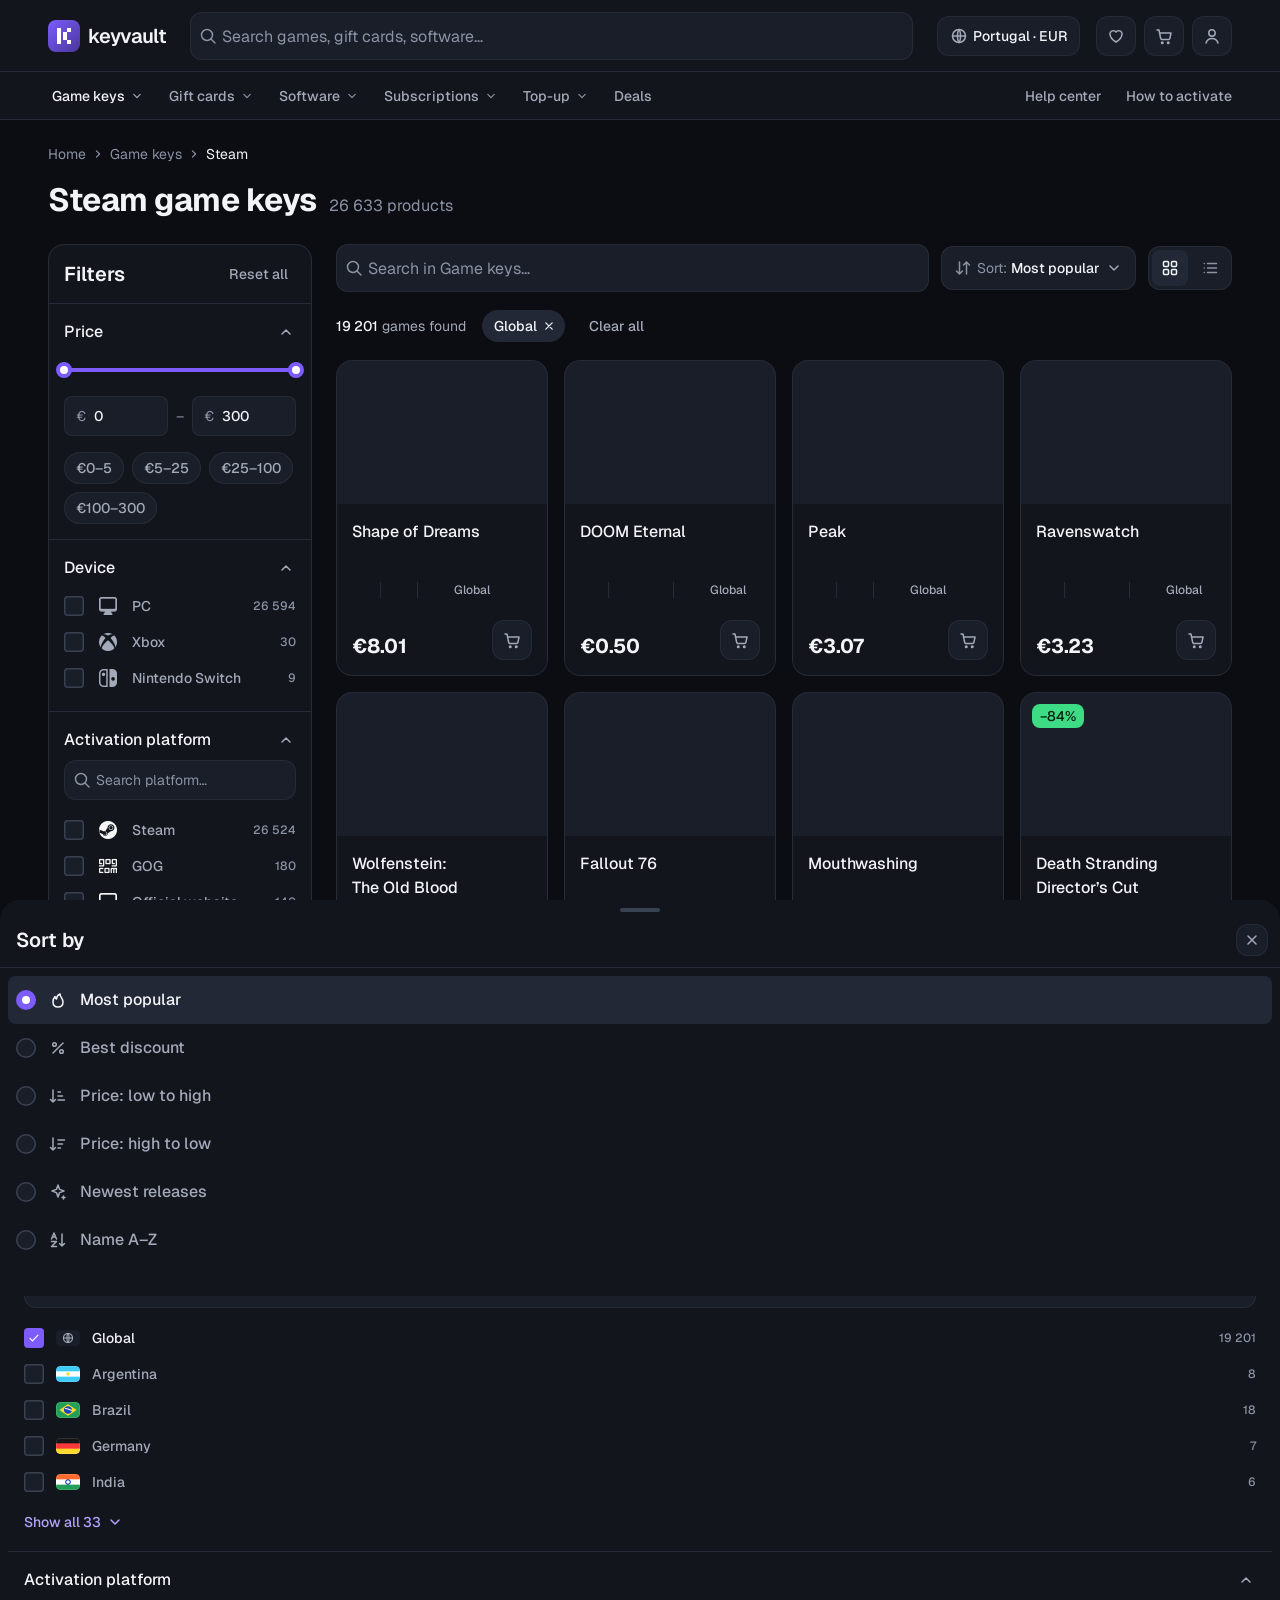
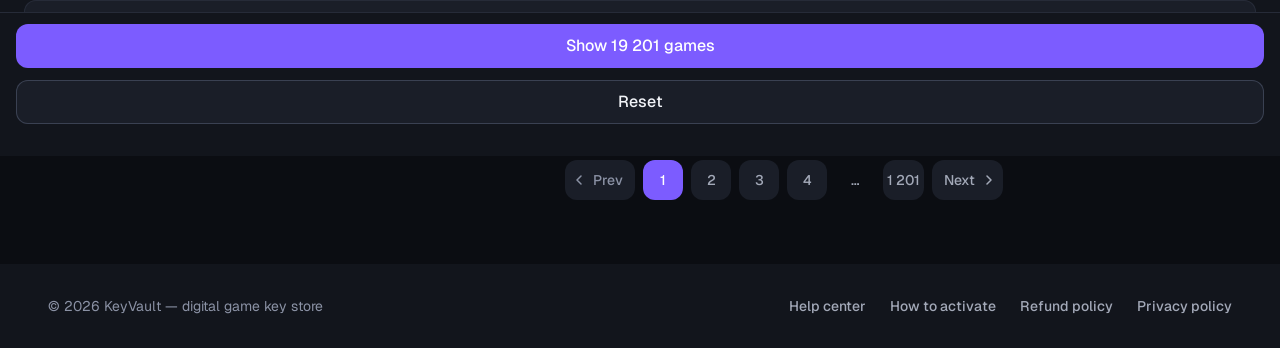
==== catalog.html @ 91bbdc7a "Home page; split into pages with shared shell, tokens generated from Figma - index.html: Home (featu" ====
<!doctype html>
<html lang="en">
<head>
<meta charset="utf-8">
<meta name="viewport" content="width=device-width, initial-scale=1">
<title>Steam Game Keys · KeyVault</title>
<link rel="icon" href="data:image/svg+xml,%3Csvg xmlns=%27http://www.w3.org/2000/svg%27 viewBox=%270 0 32 32%27%3E%3Crect width=%2732%27 height=%2732%27 rx=%278%27 fill=%27url(%23g)%27/%3E%3Cdefs%3E%3ClinearGradient id=%27g%27 x1=%270%27 y1=%270%27 x2=%271%27 y2=%271%27%3E%3Cstop stop-color=%27%237C5CFF%27/%3E%3Cstop offset=%271%27 stop-color=%27%234A3799%27/%3E%3C/linearGradient%3E%3C/defs%3E%3Cg transform=%27translate(9 8) scale(.2)%27 fill=%27%23fff%27%3E%3Cpath d=%27M0 0H20V80H0Z M50 0H70V20H50Z M30 20H50V60H30Z M50 60H70V80H50Z%27/%3E%3C/g%3E%3C/svg%3E">
<link rel="preconnect" href="https://fonts.googleapis.com">
<link rel="preconnect" href="https://fonts.gstatic.com" crossorigin>
<link rel="stylesheet" href="https://fonts.googleapis.com/css2?family=Geist:wght@400;500;600;700&family=Unbounded:wght@700&display=swap">
<link rel="stylesheet" href="assets/tokens.css">
<link rel="stylesheet" href="assets/kv.css">
</head>
<body data-page="catalog">

<main><div class="wrap">
  <div class="head">
    <nav class="crumbs d-only" aria-label="Breadcrumbs"><a href="#">Home</a><svg viewBox="0 0 20 20" fill="none" data-i="chevron-right"></svg><a href="#">Game keys</a><svg viewBox="0 0 20 20" fill="none" data-i="chevron-right"></svg><span>Steam</span></nav>
    <div class="ttl"><h1 class="t-h1">Steam game keys</h1><small class="t-mr">26 633<span class="dl">&nbsp;products</span></small></div>
  </div>

  <div class="layout">
    <aside class="panel d-only" aria-label="Filters">
      <div class="panel-h"><h2 class="t-h3">Filters</h2><button class="btn btn-ghost" data-act="reset">Reset all</button></div>
      <div id="fDesk"></div>
    </aside>

    <section class="results" aria-label="Products">
      <div class="bar">
        <label class="field l"><svg class="i" viewBox="0 0 20 20" fill="none" data-i="search"></svg><input id="q" type="search" autocomplete="off" placeholder="Search in Game keys…" aria-label="Search in Game keys"></label>
        <div class="d-only" style="position:relative;display:flex;gap:12px">
          <button class="sortb" id="sortBtn" data-pop aria-haspopup="true" aria-expanded="false"><svg class="i lead" viewBox="0 0 20 20" fill="none" data-i="sort"></svg><span class="k">Sort:</span><span class="sortLbl">Most popular</span><svg class="i chev" viewBox="0 0 20 20" fill="none" data-i="chevron-down"></svg></button>
          <div class="pop" id="sortPop" style="top:52px;left:0" role="menu"></div>
          <div class="seg" role="group" aria-label="View">
            <button data-view="grid" class="on" aria-label="Grid view"><svg class="i" viewBox="0 0 20 20" fill="none" data-i="grid"></svg></button>
            <button data-view="list" aria-label="List view"><svg class="i" viewBox="0 0 20 20" fill="none" data-i="list"></svg></button>
          </div>
        </div>
        <div class="mrow m-only">
          <button class="btn btn-sec" id="openFilters"><svg class="i" viewBox="0 0 20 20" fill="none" data-i="filter"></svg>Filters<span class="counter" id="fCt" hidden></span></button>
          <button class="btn btn-sec" id="openSort"><svg class="i" viewBox="0 0 20 20" fill="none" data-i="sort"></svg><span class="sortLbl">Most popular</span></button>
          <button class="ib s" id="mView" aria-label="Toggle list view" style="width:36px;height:36px"><svg class="i" viewBox="0 0 20 20" fill="none" data-i="list"></svg></button>
        </div>
      </div>
      <div class="meta"><span class="found"><b id="found">19 201</b>games found</span><div class="achips chips" id="active"></div></div>
      <div class="grid" id="grid"></div>
      <div class="pg" id="pg"></div>
    </section>
  </div>
</div></main>

<div class="sheet" id="fSheet" role="dialog" aria-modal="true" aria-label="Filters">
  <div class="grab"></div>
  <div class="sheet-h"><h2 class="t-h3">Filters</h2><button class="ib s" data-close aria-label="Close"><svg class="i" viewBox="0 0 20 20" fill="none" data-i="close"></svg></button></div>
  <div class="sheet-b" id="fMob"></div>
  <div class="sheet-f"><button class="btn btn-pri m" data-close id="showBtn">Show 19 201 games</button><button class="btn btn-sec m" data-act="reset">Reset</button></div>
</div>
<div class="sheet" id="sSheet" role="dialog" aria-modal="true" aria-label="Sort by">
  <div class="grab"></div>
  <div class="sheet-h"><h2 class="t-h3">Sort by</h2><button class="ib s" data-close aria-label="Close"><svg class="i" viewBox="0 0 20 20" fill="none" data-i="close"></svg></button></div>
  <div class="sopts" id="sMob"></div>
</div>

<script src="assets/kv.js"></script>
<script src="assets/catalog.js"></script>
</body>
</html>
---- assets/tokens.css ----
/* Generated by tokens/build.py from Figma — do not edit by hand */
:root{
  color-scheme:dark;
  --bg-base:#0b0d12;--bg-surface:#12151c;--bg-elevated:#1a1e28;--bg-hover:#232836;--border-default:#262b38;--border-strong:#3a4152;--border-flag:rgba(255,255,255,0.12);--text-primary:#f2f4f8;--text-secondary:#a3a9b8;--text-tertiary:#8b92a5;--text-on-accent:#ffffff;--text-on-media-muted:rgba(255,255,255,0.7);--accent-primary:#7c5cff;--accent-hover:#9378ff;--accent-subtle:#231c47;--accent-text:#b4a3ff;--accent-glow:rgba(124,92,255,0.35);--status-discount:#3ddc84;--status-discount-text:#06210f;--status-discount-subtle:#0f2e1d;--status-preorder:#ffb547;--status-preorder-subtle:#33270f;--status-danger:#ff5c7a;--status-danger-subtle:#3a1822;--static-white:#ffffff;--static-black:#000000;--brand-logo:#f6f6f6;--brand-logo-ink:#171f2a;--brand-logo-muted:rgba(255,255,255,0.5);--brand-logo-subtle:rgba(255,255,255,0.7);--brand-mark-from:#7c5cff;--brand-mark-to:#4a3799;--overlay-on-media:rgba(11,13,18,0.55);--overlay-on-media-hover:rgba(11,13,18,0.8);--overlay-scrim:rgba(0,0,0,0.5);--overlay-scrim-strong:rgba(0,0,0,0.6);--overlay-shade-from:rgba(0,0,0,0);--overlay-shade-bottom:rgba(0,0,0,0.55);--overlay-shade-promo:rgba(0,0,0,0.75);--overlay-hero-from:rgba(11,13,18,0.8);--overlay-hero-to:rgba(11,13,18,0.55);
  --space-2:2px;--space-4:4px;--space-8:8px;--space-12:12px;--space-16:16px;--space-20:20px;--space-24:24px;--space-32:32px;--space-40:40px;--space-48:48px;--space-64:64px;--radius-xs:4px;--radius-sm:8px;--radius-md:12px;--radius-lg:16px;--radius-full:999px;
  --gradient-brand-mark:linear-gradient(135deg,var(--brand-mark-from) 0%,var(--brand-mark-to) 100%);
  --gradient-shade-promo:linear-gradient(180deg,var(--overlay-shade-from) 20%,var(--overlay-shade-promo) 100%);
  --gradient-hero-scrim:linear-gradient(90deg,var(--overlay-hero-from) 0%,var(--overlay-hero-to) 100%);
  --fx-menu:0 12px 32px rgba(0,0,0,0.4);--fx-dropdown:0 16px 48px rgba(0,0,0,0.45);--fx-glow:0 12px 32px rgba(124,92,255,0.18);--blur-bg-8:blur(8px);--blur-layer-40:blur(40px);
  --ff:Geist,system-ui,sans-serif;--ff-display:Unbounded,Geist,system-ui,sans-serif;
}
---- assets/kv.css ----
/* KeyVault UI stack — shared styles. Tokens live in tokens.css (generated from Figma). */
/* Tokens = Figma "Semantic" + "Spacing & Radius" collections; text classes = Figma text styles */
@media (prefers-color-scheme: dark){:root:not([data-theme="light"]){color-scheme:dark}}
:root[data-theme="dark"]{color-scheme:dark}
*{box-sizing:border-box;margin:0;padding:0}
html{-webkit-text-size-adjust:100%}
body{background:var(--bg-base);color:var(--text-primary);font:400 14px/20px var(--ff);-webkit-font-smoothing:antialiased;min-height:100vh}
button,input{font:inherit;color:inherit;background:none;border:0;outline:none}
button{cursor:pointer}
a{color:inherit;text-decoration:none}
img{display:block}
svg.i{width:20px;height:20px;flex:none;display:block}
:focus-visible{outline:2px solid var(--accent-primary);outline-offset:2px;border-radius:var(--radius-sm)}
/* Text styles */
.t-h1{font:700 32px/40px var(--ff);letter-spacing:-.5px}
.t-h2{font:600 24px/32px var(--ff);letter-spacing:-.2px}
.t-h3{font:600 20px/28px var(--ff)}
.t-mr{font:400 16px/24px var(--ff)}.t-mm{font:500 16px/24px var(--ff)}
.t-sr{font:400 14px/20px var(--ff)}.t-sm{font:500 14px/20px var(--ff)}
.t-cm{font:500 12px/16px var(--ff)}.t-caps{font:600 12px/16px var(--ff);letter-spacing:.4px}
h1,h2,h3{text-wrap:balance}
/* Pressed: scale .96 (Button, Icon button) */
.btn,.ib{transition-property:background,color,box-shadow,transform;transition-duration:.15s,.15s,.15s,.1s;transition-timing-function:ease-out}
.btn:active:not(:disabled),.ib:active:not(:disabled){transform:scale(.96)}
.t-pl{font:700 20px/28px var(--ff);letter-spacing:-.2px}.t-pm{font:700 16px/24px var(--ff);letter-spacing:-.1px}
.wrap{max-width:1440px;margin:0 auto;padding:0 48px}

/* ---------- Atoms ---------- */
/* Button: M 44 / S 36, r12, Primary | Secondary | Ghost */
.btn{display:inline-flex;align-items:center;justify-content:center;gap:4px;height:36px;padding:0 16px;border-radius:var(--radius-md);font:500 14px/20px var(--ff);white-space:nowrap;position:relative}
.btn.m{height:44px;padding:0 20px;font:500 16px/24px var(--ff)}
.btn-pri{background:var(--accent-primary);color:var(--text-on-accent)}.btn-pri:hover{background:var(--accent-hover)}
.btn-sec{background:var(--bg-elevated);box-shadow:inset 0 0 0 1px var(--border-strong);color:var(--text-primary)}.btn-sec:hover{background:var(--bg-hover)}
.btn-ghost{color:var(--text-secondary)}.btn-ghost:hover{background:var(--bg-hover);color:var(--text-primary)}
.btn svg.i{color:currentColor}
/* Icon button: M 40 / S 32, r12 */
.ib{width:40px;height:40px;flex:none;border-radius:var(--radius-md);display:inline-grid;place-items:center;position:relative;background:var(--bg-elevated);box-shadow:inset 0 0 0 1px var(--border-default);color:var(--text-secondary)}
.ib:hover{background:var(--bg-hover);color:var(--text-primary)}
.ib.s{width:32px;height:32px}
.ib.l{width:44px;height:44px}
.ib.pri{background:var(--accent-primary);box-shadow:none;color:var(--text-on-accent)}.ib.pri:hover{background:var(--accent-hover)}
.ib.ov{background:var(--overlay-on-media);box-shadow:none;color:var(--text-primary);backdrop-filter:blur(8px);-webkit-backdrop-filter:blur(8px)}.ib.ov:hover{background:var(--overlay-on-media-hover)}
/* Counter */
.counter{position:absolute;top:-4px;right:-2px;min-width:20px;height:20px;padding:0 6px;border-radius:var(--radius-full);background:var(--accent-primary);color:#fff;font:600 12px/20px var(--ff);text-align:center}
.btn-pri .counter{background:#fff;color:var(--accent-primary)}
.counter[hidden]{display:none}
/* Input/Search: L 48 (Body/M) / M 40 (Body/S), r12, p8 g4 */
.field{display:flex;align-items:center;gap:4px;height:40px;padding:0 8px;background:var(--bg-elevated);box-shadow:inset 0 0 0 1px var(--border-default);border-radius:var(--radius-md);color:var(--text-tertiary);transition:box-shadow .15s}
.field.l{height:48px}
.field.l input{font:400 16px/24px var(--ff)}
.field:focus-within{box-shadow:inset 0 0 0 1.5px var(--accent-primary)}
.field input{flex:1;min-width:0;height:100%;color:var(--text-primary);font:400 14px/20px var(--ff)}
.field input::placeholder{color:var(--text-tertiary)}
.field input:focus,.field input:focus-visible{outline:none}
.field input{background:transparent!important;-webkit-appearance:none;appearance:none}
.field input:-webkit-autofill,.field input:-webkit-autofill:hover,.field input:-webkit-autofill:focus{-webkit-text-fill-color:var(--text-primary);caret-color:var(--text-primary);-webkit-box-shadow:0 0 0 40px var(--bg-elevated) inset;transition:background-color 9999s}
.field input::selection{background:var(--accent-subtle);color:var(--text-primary)}
.field input::-webkit-search-cancel-button{-webkit-appearance:none;appearance:none;width:20px;height:20px;cursor:pointer;background:var(--text-tertiary);-webkit-mask:url("data:image/svg+xml,%3Csvg xmlns='http://www.w3.org/2000/svg' viewBox='0 0 20 20' fill='none'%3E%3Cpath d='M6 6L14 14M14 6L6 14' stroke='black' stroke-width='1.5' stroke-linecap='round'/%3E%3C/svg%3E") center/20px no-repeat;mask:url("data:image/svg+xml,%3Csvg xmlns='http://www.w3.org/2000/svg' viewBox='0 0 20 20' fill='none'%3E%3Cpath d='M6 6L14 14M14 6L6 14' stroke='black' stroke-width='1.5' stroke-linecap='round'/%3E%3C/svg%3E") center/20px no-repeat}
.field input::-webkit-search-cancel-button:hover{background:var(--text-primary)}
/* Input/Price: 40, r8, p12 g8 */
.field.price{border-radius:var(--radius-sm);padding:0 12px;gap:8px}
.field.price input{font:500 14px/20px var(--ff)}
/* Chip: Quick 32 p12 / Active 32 p0 8 0 12 */
.chip{height:32px;padding:0 12px;border-radius:var(--radius-full);background:var(--bg-elevated);box-shadow:inset 0 0 0 1px var(--border-default);color:var(--text-secondary);font:500 14px/20px var(--ff);display:inline-flex;align-items:center;gap:8px;white-space:nowrap}
.chip:hover{color:var(--text-primary)}
.chip.on{background:var(--accent-subtle);box-shadow:inset 0 0 0 1px var(--accent-primary);color:var(--accent-text)}
.ach{height:32px;padding:0 8px 0 12px;border-radius:var(--radius-full);background:var(--bg-hover);color:var(--text-primary);font:500 14px/20px var(--ff);display:inline-flex;align-items:center;gap:4px;white-space:nowrap}
.ach svg{width:16px;height:16px}
/* Checkbox 20 r6 / Radio 20 / Toggle 36x20 */
.box{width:20px;height:20px;border-radius:var(--radius-xs);background:var(--bg-elevated);box-shadow:inset 0 0 0 1.5px var(--border-strong);display:grid;place-items:center;flex:none;color:#fff}
.box svg{width:16px;height:16px;opacity:0}
.opt input:checked+.box{background:var(--accent-primary);box-shadow:none}
.opt input:checked+.box svg{opacity:1}
.opt input:focus-visible+.box{outline:2px solid var(--accent-primary);outline-offset:2px}
.rd{width:20px;height:20px;border-radius:var(--radius-full);flex:none;background:var(--bg-elevated);box-shadow:inset 0 0 0 1.5px var(--border-strong);display:grid;place-items:center}
.on>.rd{background:var(--accent-primary);box-shadow:none}
.on>.rd:after{content:"";width:8px;height:8px;border-radius:var(--radius-full);background:#fff}
.tg{width:36px;height:20px;border-radius:var(--radius-full);background:var(--bg-hover);position:relative;flex:none;transition:background .15s}
.tg:after{content:"";position:absolute;left:2px;top:2px;width:16px;height:16px;border-radius:var(--radius-full);background:var(--text-secondary);transition:transform .15s,background .15s}
input:checked+.tg{background:var(--accent-primary)}
input:checked+.tg:after{transform:translateX(16px);background:#fff}
input:focus-visible+.tg{outline:2px solid var(--accent-primary);outline-offset:2px}
.flag{width:24px;height:16px;border-radius:var(--radius-xs);flex:none}
/* Text link: p4 8, accent/text */
.link{display:inline-flex;align-items:center;gap:4px;padding:4px 8px;color:var(--accent-text);font:500 14px/20px var(--ff)}
.link svg{transition:transform .15s}
.link[aria-expanded=true] svg{transform:rotate(180deg)}

/* ---------- Header/Desktop ---------- */
.hdr{background:var(--bg-surface);position:sticky;top:0;z-index:40;box-shadow:inset 0 -1px 0 var(--border-default)}
.top{height:72px}
.top .wrap{height:100%;display:flex;align-items:center;gap:24px}
.logo{display:flex;align-items:center;gap:8px;flex:none;font:600 20px/24px var(--ff);letter-spacing:-.6px}
.logo b{width:32px;height:32px;border-radius:var(--radius-sm);background:var(--gradient-brand-mark);display:grid;place-items:center;color:#fff}
.top .site{flex:1}
.hr{display:flex;align-items:center;gap:16px}
.region{height:40px;padding:0 12px;gap:4px;display:inline-flex;align-items:center;border-radius:var(--radius-md);background:var(--bg-elevated);box-shadow:inset 0 0 0 1px var(--border-default);font:500 14px/20px var(--ff);color:var(--text-primary)}
.region svg{color:var(--text-secondary)}
.region:hover{background:var(--bg-hover)}
.actions{display:flex;gap:8px}
.nav.hide{transform:translateY(-100%)}
.nav{position:sticky;top:72px;z-index:39;background:var(--bg-surface);transition:transform .25s ease-out;height:48px;border-bottom:1px solid var(--border-default)}
.nav .wrap{height:100%;display:flex;align-items:center;gap:4px;padding-left:40px}
.nav ul{display:flex;list-style:none;gap:4px;flex:1}
.nav-i{height:40px;padding:0 8px 0 12px;display:flex;align-items:center;gap:4px;border-radius:var(--radius-sm);color:var(--text-secondary);font:500 14px/20px var(--ff)}
.nav-i svg{width:16px;height:16px;color:var(--text-tertiary);transition:transform .15s}
.nav-i.on{color:var(--text-primary)}.nav-i.on svg{color:var(--text-secondary)}
.nav-i:hover,.nav-i[aria-expanded=true]{background:var(--bg-hover);color:var(--text-primary)}
.nav-i:hover svg,.nav-i[aria-expanded=true] svg{color:var(--text-secondary)}
.nav-i[aria-expanded=true] svg{transform:rotate(180deg)}
.nav .links{display:flex;gap:24px;color:var(--text-secondary);font:500 14px/20px var(--ff)}
.nav .links a:hover{color:var(--text-primary)}
/* Nav/Dropdown — Game keys: 992, p24 g32, r16, bg elevated */
.mega{position:absolute;left:40px;top:128px;width:992px;max-width:calc(100vw - 32px);background:var(--bg-elevated);box-shadow:inset 0 0 0 1px var(--border-default),var(--fx-dropdown);border-radius:var(--radius-lg);padding:24px;display:none;grid-template-columns:200px 200px 200px 248px;gap:32px;z-index:50}
.mega.open{display:grid}
.mega .col{display:flex;flex-direction:column;gap:4px}
.mega .cap{color:var(--text-tertiary);margin-bottom:12px}
.ml{display:flex;align-items:center;gap:4px;height:36px;padding:0 8px;border-radius:var(--radius-sm);color:var(--text-secondary);font:500 14px/20px var(--ff)}
.ml:hover{background:var(--bg-hover);color:var(--text-primary)}
.ml img,.ml svg{width:20px;height:20px;flex:none}
.ml .ct{margin-left:auto;color:var(--text-tertiary)}
.promo{position:relative;border-radius:var(--radius-md);overflow:hidden;height:280px;background:center/cover}
.promo:after{content:"";position:absolute;inset:0;background:var(--gradient-shade-promo)}
.promo div{position:absolute;left:20px;right:20px;top:200px;z-index:1;display:flex;flex-direction:column;gap:4px}
.promo small{font:500 12px/16px var(--ff);color:var(--text-on-media-muted);text-transform:uppercase}
.promo strong{font:700 24px/32px Unbounded,var(--ff);color:#fff;letter-spacing:-.3px}
/* Sort/Menu: 240, p4, r12, bg elevated; Menu/Item 40 p12 g8 r8 */
.pop{position:absolute;width:240px;background:var(--bg-elevated);box-shadow:inset 0 0 0 1px var(--border-default),var(--fx-menu);border-radius:var(--radius-md);padding:4px;z-index:60;display:none}
.pop.open{display:block}
.mi{display:flex;align-items:center;gap:8px;width:100%;height:40px;padding:0 12px;border-radius:var(--radius-sm);color:var(--text-secondary);font:500 14px/20px var(--ff);text-align:left}
.mi .c{display:flex;align-items:center;gap:4px;flex:1}
.mi:hover{background:var(--bg-hover)}
.mi.on{color:var(--accent-text)}
.mi .chk{visibility:hidden}.mi.on .chk{visibility:visible}

/* ---------- Page ---------- */
main{padding:24px 0 64px}
.head{display:flex;flex-direction:column;gap:16px;margin-bottom:24px}
.crumbs{display:flex;align-items:center;gap:4px;color:var(--text-tertiary)}
.crumbs svg{width:16px;height:16px}
.crumbs span:last-child{color:var(--text-primary)}
.crumbs a:hover{color:var(--text-primary)}
.ttl{display:flex;align-items:baseline;gap:12px}
.ttl small{color:var(--text-tertiary)}
.layout{display:grid;grid-template-columns:264px 1fr;gap:24px;align-items:start}

/* Filters panel: 264, r16, bg surface, pb8 */
.panel{width:264px;background:var(--bg-surface);box-shadow:inset 0 0 0 1px var(--border-default);border-radius:var(--radius-lg);padding-bottom:8px;position:sticky;top:136px;align-self:start}
.sheet-b::-webkit-scrollbar,.ms-body::-webkit-scrollbar{width:8px}
.sheet-b::-webkit-scrollbar-track,.ms-body::-webkit-scrollbar-track{background:transparent;margin:12px 0}
.sheet-b::-webkit-scrollbar-thumb,.ms-body::-webkit-scrollbar-thumb{background:var(--border-strong);border-radius:4px;border:2px solid var(--bg-surface)}
/* Panel header: 60, p12 8 12 16 */
.panel-h{display:flex;align-items:center;gap:8px;height:60px;padding:12px 8px 12px 16px;box-shadow:inset 0 -1px 0 var(--border-default)}
.panel-h h2{flex:1}
/* Filter/Group: p16 8 16 8, g8; Filter/Header 24 p0 8 g8 */
.grp{display:flex;flex-direction:column;gap:8px;padding:16px 8px;box-shadow:inset 0 -1px 0 var(--border-default)}

.grp.price{padding:16px;gap:16px}
.grp-h{display:flex;align-items:center;gap:8px;width:100%;height:24px;padding:0 8px;font:500 16px/24px var(--ff);text-align:left;color:var(--text-primary)}
.grp.price .grp-h{padding:0}
.grp-h .tt{flex:1}
.grp-h .n{min-width:24px;height:16px;padding:0 8px;border-radius:var(--radius-full);background:var(--accent-subtle);color:var(--accent-text);font:500 12px/16px var(--ff);text-align:center}
.grp-h .chev{color:var(--text-secondary);transition:transform .15s;transform:rotate(180deg)}
.grp:not(.open) .grp-h .chev{transform:none}
.grp-b{display:none;flex-direction:column;gap:8px}
.grp.price .grp-b{gap:16px}
.grp.open .grp-b{display:flex}
.grp .sbox{padding:0 8px 4px}
/* Filter/Option: 36, p0 8, g12, r8 */
.opts{display:flex;flex-direction:column}
.opt{display:flex;align-items:center;gap:12px;height:36px;padding:0 8px;border-radius:var(--radius-sm);cursor:pointer;color:var(--text-secondary);font:500 14px/20px var(--ff)}
.opt:hover{background:var(--bg-hover)}
.opt input{position:absolute;opacity:0;pointer-events:none}
.opt.sel{color:var(--text-primary)}
.opt .lead{width:24px;height:24px;display:grid;place-items:center;flex:none}
.opt .lead img{width:20px;height:20px}
.opt .lead img.flag{width:24px;height:16px}
.opt .lab{flex:1;min-width:0;white-space:nowrap;overflow:hidden;text-overflow:ellipsis}
.opt .ct{color:var(--text-tertiary);font:500 12px/16px var(--ff)}
.nores{color:var(--text-tertiary);padding:8px}
.grp .link{align-self:flex-start}
/* Filter/Price range */
.range{position:relative;height:20px}
.range .trk,.range .fill{position:absolute;top:8px;height:4px;border-radius:var(--radius-full)}
.range .trk{left:0;right:0;background:var(--bg-hover)}
.range .fill{background:var(--accent-primary)}
.range input{position:absolute;inset:0 -8px;width:calc(100% + 16px);-webkit-appearance:none;appearance:none;background:none;pointer-events:none}
.range input::-webkit-slider-thumb{-webkit-appearance:none;pointer-events:auto;width:16px;height:16px;border-radius:50%;background:#fff;border:4px solid var(--accent-primary);cursor:grab}
.range input::-moz-range-thumb{pointer-events:auto;width:8px;height:8px;border-radius:50%;background:#fff;border:4px solid var(--accent-primary);cursor:grab}
.prices{display:flex;align-items:center;gap:8px}
.prices .field{flex:1;min-width:0}
.prices .field span{color:var(--text-tertiary)}
.prices i{color:var(--text-tertiary);font-style:normal}
.chips{display:flex;flex-wrap:wrap;gap:8px}
/* Switches: p16 16 8 16 g12; Switch row 20 g12 */
.toggles{display:flex;flex-direction:column;gap:12px;padding:16px 16px 8px}
.sw{display:flex;align-items:center;gap:12px;height:20px;color:var(--text-secondary);font:500 14px/20px var(--ff);cursor:pointer}
.sw span:first-child{flex:1}
.sw input{position:absolute;opacity:0}

/* Toolbar: 48, g12 */
.results{display:flex;flex-direction:column;gap:16px;min-width:0}
.bar{display:flex;align-items:center;gap:12px}
.bar .field{flex:1}
/* Sort/Trigger: 44, p12 g4, r12 */
.sortb{height:44px;padding:0 12px;gap:4px;display:inline-flex;align-items:center;border-radius:var(--radius-md);background:var(--bg-elevated);box-shadow:inset 0 0 0 1px var(--border-default);font:500 14px/20px var(--ff);white-space:nowrap}
.sortb[aria-expanded=true]{box-shadow:inset 0 0 0 1px var(--accent-primary)}
.sortb .k{color:var(--text-tertiary);font-weight:400}
.sortb .lead{color:var(--text-tertiary)}
.sortb .chev{color:var(--text-secondary)}
/* View toggle: 84x44, p4 g4, r12; Segment 36 r8 */
.seg{display:flex;align-items:center;gap:4px;height:44px;padding:0 4px;background:var(--bg-elevated);box-shadow:inset 0 0 0 1px var(--border-default);border-radius:var(--radius-md)}
.seg button{width:36px;height:36px;border-radius:var(--radius-sm);color:var(--text-tertiary);display:grid;place-items:center}
.seg button.on{background:var(--bg-hover);color:var(--text-primary)}
.seg button:hover{color:var(--text-primary)}
/* Results meta: 36, g8 */
.meta{display:flex;align-items:center;flex-wrap:wrap;gap:8px;min-height:36px}
.found{padding-right:8px;color:var(--text-secondary);display:flex;gap:4px}.found b{color:var(--text-primary);font-weight:500}
.meta .chips{display:contents}

/* ---------- Game card ---------- */
.grid{display:grid;grid-template-columns:repeat(4,1fr);gap:16px}
.card{position:relative;background:var(--bg-surface);border-radius:var(--radius-lg);overflow:hidden;display:flex;flex-direction:column;transition:background .15s,border-color .15s,box-shadow .15s}
.card:after{content:"";position:absolute;inset:0;border-radius:inherit;box-shadow:inset 0 0 0 1px var(--border-default);pointer-events:none;z-index:2}
.card:hover{background:var(--bg-elevated);box-shadow:var(--fx-glow)}
.card:hover:after{box-shadow:inset 0 0 0 1px var(--accent-primary)}
.cv{position:relative;height:144px;background:var(--bg-elevated);flex:none;overflow:hidden}
.cv img{width:100%;height:100%;object-fit:cover}
.cv .ib{position:absolute;top:12px;right:12px;opacity:0;transition:opacity .15s}
.card:hover .cv .ib,.cv .ib.on,.cv .ib:focus-visible{opacity:1}
.ib.on svg path{fill:currentColor}
.cb{padding:16px;display:flex;flex-direction:column;gap:12px;flex:1}
.cl:before{content:"";position:absolute;inset:0;z-index:1}
.cl:focus-visible{outline:none}.card:has(.cl:focus-visible){outline:2px solid var(--accent-primary);outline-offset:2px}
.card button{z-index:3}.prow>.ib,.lact{position:relative}
.cb h3{font:500 16px/24px var(--ff);height:48px;display:-webkit-box;-webkit-line-clamp:2;-webkit-box-orient:vertical;overflow:hidden}
.plat{display:flex;align-items:center;gap:8px;height:20px}
.plat img{width:20px;height:20px}
.plat .sep{width:1px;height:16px;background:var(--border-default)}
.info{display:contents}
.prow{display:flex;align-items:flex-end;gap:8px;height:48px}
.prow .price{flex:1;display:flex;flex-direction:column}
.oldrow{display:flex;gap:8px;font:400 14px/20px var(--ff)}
.oldrow s{color:var(--text-tertiary)}
.oldrow b{color:var(--status-discount);font-weight:500}
.reg{display:flex;align-items:center;gap:4px;color:var(--text-secondary);font:500 12px/16px var(--ff)}
.reg img.flag{width:24px;height:16px}
.dbadge{position:absolute;top:12px;left:12px;height:24px;padding:0 8px;border-radius:var(--radius-sm);background:var(--status-discount);color:var(--status-discount-text);font:500 14px/24px var(--ff)}
.list .dbadge{top:8px;left:8px}
.card .sub,.card .lact{display:none}
.card:hover .prow>.ib{background:var(--accent-primary);box-shadow:none;color:var(--text-on-accent)}
.prow .ib.added{background:var(--accent-subtle);box-shadow:inset 0 0 0 1px var(--accent-primary);color:var(--accent-text)}
/* List view: 120, p12 20 12 12, g20; media 168x96 r12 */
.grid.list{grid-template-columns:1fr;gap:16px}
.list .card{flex-direction:row;align-items:center;gap:20px;padding:12px 20px 12px 12px;height:120px}
.list .cv{width:168px;height:96px;border-radius:var(--radius-xs)}
.list .cv .ib{display:none}
.list .cb{padding:0;flex-direction:row;align-items:center;gap:20px;min-width:0}
.list .info{display:flex;flex-direction:column;gap:8px;flex:1;min-width:0}
.list .cb h3{height:auto;-webkit-line-clamp:1}
.list .card .sub{display:block;color:var(--text-tertiary)}
.list .prow{height:auto;align-items:center;gap:20px;flex:none}
.list .prow .price{align-items:flex-end}
.list .prow>.ib{display:none}
.list .card .lact{display:flex;gap:8px;align-items:center}
.list .card:hover .btn-pri{background:var(--accent-hover)}

/* Empty state: p64 16, g16, r16, dashed border/strong */
.empty{grid-column:1/-1;display:flex;flex-direction:column;align-items:center;gap:16px;text-align:center;padding:64px 16px;border:1px dashed var(--border-strong);border-radius:var(--radius-lg)}
.empty .tx{display:flex;flex-direction:column;align-items:center;gap:8px}
.empty p{color:var(--text-secondary)}

/* Pagination: pt24 g16; Progress 240 g8; items 40 r12 */
.pg{display:flex;flex-direction:column;align-items:center;gap:16px;padding-top:24px;margin-top:0}
.pg .prog{display:flex;flex-direction:column;align-items:center;gap:8px}
.pg .vw{color:var(--text-secondary)}
.pg .pr{width:240px;height:4px;border-radius:var(--radius-full);background:var(--bg-hover);overflow:hidden}
.pg .pr i{display:block;height:100%;background:var(--accent-primary);border-radius:var(--radius-full);min-width:16px}
.pages{display:flex;gap:8px}
.pi{min-width:40px;height:40px;padding:0 4px;border-radius:var(--radius-md);background:var(--bg-elevated);color:var(--text-secondary);font:500 14px/20px var(--ff);display:inline-flex;align-items:center;justify-content:center;gap:4px}
.pi:hover:not(:disabled){background:var(--bg-hover)}
.pi.on{background:var(--accent-primary);color:var(--text-on-accent)}
.pi:disabled{color:var(--text-tertiary);cursor:default}
.pi.dots{background:none}
.pi.prev{padding:0 12px 0 4px}.pi.next{padding:0 4px 0 12px}
.pages .ib.mob{display:none}

/* Footer: 84, p32 48, g24 */
footer{background:var(--bg-surface)}
footer .wrap{display:flex;align-items:center;gap:24px;padding-top:32px;padding-bottom:32px}
footer .cp{flex:1;color:var(--text-tertiary)}
footer nav{display:flex;gap:24px;color:var(--text-secondary);font:500 14px/20px var(--ff)}
footer nav a:hover{color:var(--text-primary)}
footer .mlinks{display:none}

/* ---------- Mobile-only ---------- */
.m-only{display:none!important}
.scrim{position:fixed;inset:0;background:var(--overlay-scrim-strong);z-index:80;opacity:0;pointer-events:none;transition:opacity .2s}
.scrim.open{opacity:1;pointer-events:auto}
/* Bottom sheet: r20 top, bg surface; grabber 16; header 52; footer 88 */
.sheet{position:fixed;left:0;right:0;bottom:0;max-height:calc(100vh - 44px);background:var(--bg-surface);border-radius:20px 20px 0 0;z-index:90;transform:translateY(100%);transition:transform .25s ease;display:flex;flex-direction:column}
.sheet.open{transform:none}
.grab{height:16px;padding:8px 0 4px;flex:none;display:flex;justify-content:center}
.grab:before{content:"";width:40px;height:4px;border-radius:var(--radius-full);background:var(--border-strong)}
.sheet-h{display:flex;align-items:center;gap:8px;height:52px;padding:8px 12px 12px 16px;box-shadow:inset 0 -1px 0 var(--border-default);flex:none}
.sheet-h h2{flex:1}
.sheet-b{overflow:auto;flex:1;padding:0 8px}
.sheet-f{display:flex;flex-direction:column;gap:12px;padding:12px 16px 32px;box-shadow:inset 0 1px 0 var(--border-default);background:var(--bg-surface);flex:none}
.sheet-f .btn{width:100%}
/* Sort sheet options: p8 8 32 8; Radio option 48 p0 8 g12 r8 */
.sopts{padding:8px 8px 32px}
.ropt{display:flex;align-items:center;gap:12px;height:48px;padding:0 8px;border-radius:var(--radius-sm);width:100%;font:500 16px/24px var(--ff);color:var(--text-secondary);text-align:left}
.ropt.on{background:var(--bg-hover);color:var(--text-primary)}
.ropt svg{color:currentColor}
/* Mobile menu: 320; header 56 p0 16 g8; links p8; Menu/Link 36 p0 8 g4 r8; divider p8 */
.drawer{position:fixed;top:0;bottom:0;left:0;width:320px;max-width:86vw;background:var(--bg-surface);z-index:90;transform:translateX(-100%);transition:transform .25s;display:flex;flex-direction:column}
.drawer.open{transform:none}
.drawer .dh{height:56px;display:flex;align-items:center;gap:8px;padding:0 16px;box-shadow:inset 0 -1px 0 var(--border-default);flex:none}
.drawer .dh .logo{flex:1}
.drawer .db{padding:8px;display:flex;flex-direction:column;overflow:auto}
.drawer .ml svg{color:var(--text-secondary)}
.drawer .dv{padding:8px}.drawer .dv:before{content:"";display:block;height:1px;background:var(--border-default)}
/* Mobile search (Header/Mobile State=Search open) */
.msearch{display:none}
.msearch.open{display:block;position:fixed;inset:0;z-index:70;background:var(--bg-base)}
.ms-top{height:56px;display:flex;align-items:center;gap:8px;padding:0 16px;background:var(--bg-surface);border-bottom:1px solid var(--border-default)}
.ms-top .field{flex:1}
.ms-top .field:has(input:placeholder-shown){box-shadow:inset 0 0 0 1.5px var(--accent-primary)}
.ms-top .field:has(input:not(:placeholder-shown)){box-shadow:inset 0 0 0 1px var(--border-default)}
.ms-body{padding:16px 8px;overflow:auto;height:calc(100% - 56px);display:flex;flex-direction:column;gap:24px}
.ms-sec{display:flex;flex-direction:column;gap:8px}
.ms-sec .cap{padding:0 8px;color:var(--text-tertiary)}
.ms-sec .chips{padding:0 8px}
/* Search/Suggestion: 52, p8 g12 r8; thumb 64x36 r8 */
.sug{display:flex;align-items:center;gap:12px;height:52px;padding:8px;width:100%;border-radius:var(--radius-sm);text-align:left}
.sug:hover{background:var(--bg-elevated)}
.sug .th{width:64px;height:36px;border-radius:var(--radius-sm);object-fit:cover;flex:none}
.sug .nm{flex:1;min-width:0;display:flex;flex-direction:column;gap:4px}
.sug .nm span:first-child{white-space:nowrap;overflow:hidden;text-overflow:ellipsis}
.sug mark{background:none;color:var(--accent-text)}
.sug .meta2{display:flex;gap:4px}
.sug .meta2 img{width:16px;height:16px}
.ms-all{width:calc(100% - 16px);margin:0 8px}
.ms-empty{color:var(--text-secondary);padding:24px 8px;text-align:center}
.ms-empty b{display:block;color:var(--text-primary);font:500 16px/24px var(--ff);margin-bottom:4px}

@media (max-width:1279px){
  .grid{grid-template-columns:repeat(3,1fr)}
  .mega{width:752px;grid-template-columns:repeat(3,1fr)}
  .mega .promo{display:none}
}
@media (max-width:1023px){
  .wrap{padding:0 16px}
  .d-only{display:none!important}
  .m-only{display:flex!important}
  .ib.m-only{display:inline-grid!important}
  /* Header/Mobile: 56, p0 16, g8 */
  .hdr{box-shadow:inset 0 -1px 0 var(--border-default)}
  .top{height:56px}
  .top .wrap{gap:8px}
  .top .logo{flex:1}
  main{padding:20px 0 32px}
  .head{margin-bottom:16px}
  .ttl{gap:8px}
  .t-h1{font-size:24px;line-height:32px;letter-spacing:-.3px}
  .ttl small{font:400 14px/20px var(--ff)}
  .layout{grid-template-columns:1fr}
  .results{gap:16px}
  .bar{flex-direction:column;align-items:stretch;gap:16px}
  .bar .field.l{flex:none}
  .mrow{display:flex;gap:8px}
  .mrow .btn{flex:1}
  .meta{flex-direction:column;align-items:flex-start;gap:16px}
  .meta .achips{display:flex;gap:8px;flex-wrap:wrap;align-items:center}
  .found{order:2;padding:0}
  .grid{grid-template-columns:repeat(3,1fr);gap:12px}
  .cv .ib{opacity:1;top:8px;right:8px}
  .card:hover{background:var(--bg-surface);box-shadow:none}
  .card:hover:after{box-shadow:inset 0 0 0 1px var(--border-default)}
  .card:hover .prow>.ib{background:var(--bg-elevated);box-shadow:inset 0 0 0 1px var(--border-default);color:var(--text-secondary)}
  /* Compact card: media 100, body p12 g8, title Body/S Medium, Price/M, cart S */
  .cv{height:100px}
  .cb{padding:12px;gap:8px}
  .cb h3{font:500 14px/20px var(--ff);height:40px}
  .prow{height:44px}
  .prow .cur{font:700 16px/24px var(--ff);letter-spacing:-.1px}
  .oldrow{gap:4px;font:500 12px/16px var(--ff)}
  .reg span{display:none}
  .dbadge{top:8px;left:8px}
  /* Game card View=Row (mobile list): p8 g12 r16; media 120x68 r8; Price/M + cart S */
  .grid.list{gap:12px}
  .list .card{height:auto;gap:12px;padding:8px}
  .list .cv{width:120px;height:68px;border-radius:var(--radius-sm)}
  .list .cb{gap:12px}
  .list .info{gap:8px}
  .list .cb h3{font:500 14px/20px var(--ff);-webkit-line-clamp:2}
  .list .card .sub{display:none}
  .list .prow{flex-direction:column;align-items:flex-end;gap:8px}
  .list .prow .price{align-items:flex-end}
  .list .prow>.ib{display:inline-grid}
  .list .card .lact{display:none}
  /* Pagination Device=Mobile: pt8 g12; progress 160 */
  .pg{padding-top:8px;gap:12px}
  .pg .prog{gap:12px}
  .pg .pr{width:160px}
  .pi.prev,.pi.next{display:none}
  .pages .ib.mob{display:inline-grid}
  /* Footer Device=Mobile: p24 16, g8 */
  footer .wrap{flex-direction:column;align-items:flex-start;gap:8px;padding-top:24px;padding-bottom:24px}
  .dl{display:none}
  footer .mlinks{display:block;color:var(--text-secondary);font:500 14px/20px var(--ff)}
  footer .cp{order:2;flex:none;font:500 12px/16px var(--ff)}
  /* Touch targets >= 44 (Figma: Icon button L, Button M, Filter/Option Size=Touch, Input L) */
  .top .ib,.mrow .ib,.prow>.ib,.pages .ib.mob,.sheet-h .ib,.drawer .dh .ib{width:44px!important;height:44px!important}
  .cv .ib.s{width:40px;height:40px}
  .mrow .btn,.achips .btn,.ms-top .btn{height:44px;padding:0 20px;font:500 16px/24px var(--ff)}
  .pi{min-width:44px;height:44px}
  .sheet .opt{height:44px}
  .sheet .field,.ms-top .field{height:48px}
  .sheet .field input,.ms-top .field input{font-size:16px;line-height:24px}
  .sheet .field.price input{font:500 16px/24px var(--ff)}
  .sheet-h{height:64px}
  .drawer .ml{height:44px}
  .chip,.ach,.link{position:relative}
  .chip:after,.ach:after,.link:after{content:"";position:absolute;inset:-6px -2px}
  .cv .ib.s:after{content:"";position:absolute;inset:-2px}
  .grp-h{position:relative}.grp-h:after{content:"";position:absolute;inset:-10px -8px}
  .sheet .range input{inset:-12px -8px}
}
@media (max-width:639px){
  .grid{grid-template-columns:repeat(2,1fr)}
}
@media (prefers-reduced-motion:reduce){*{transition:none!important}}
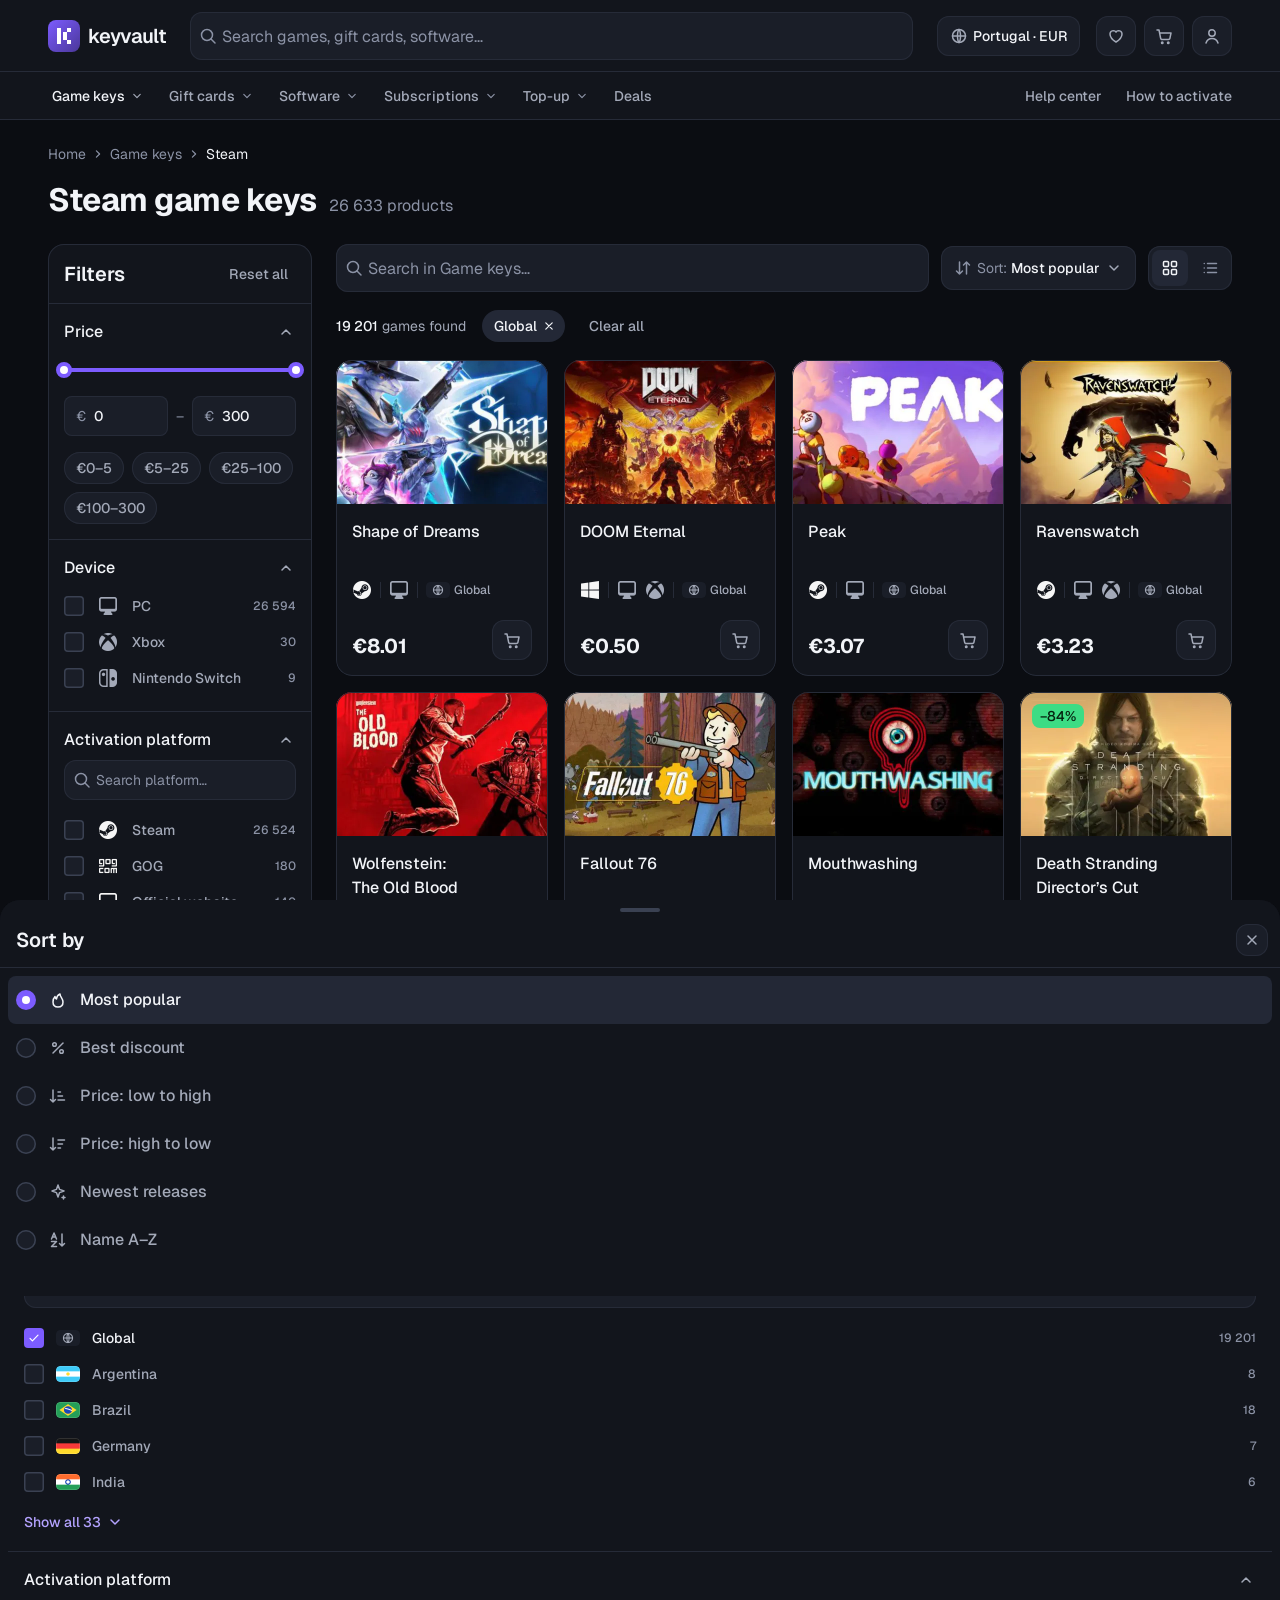
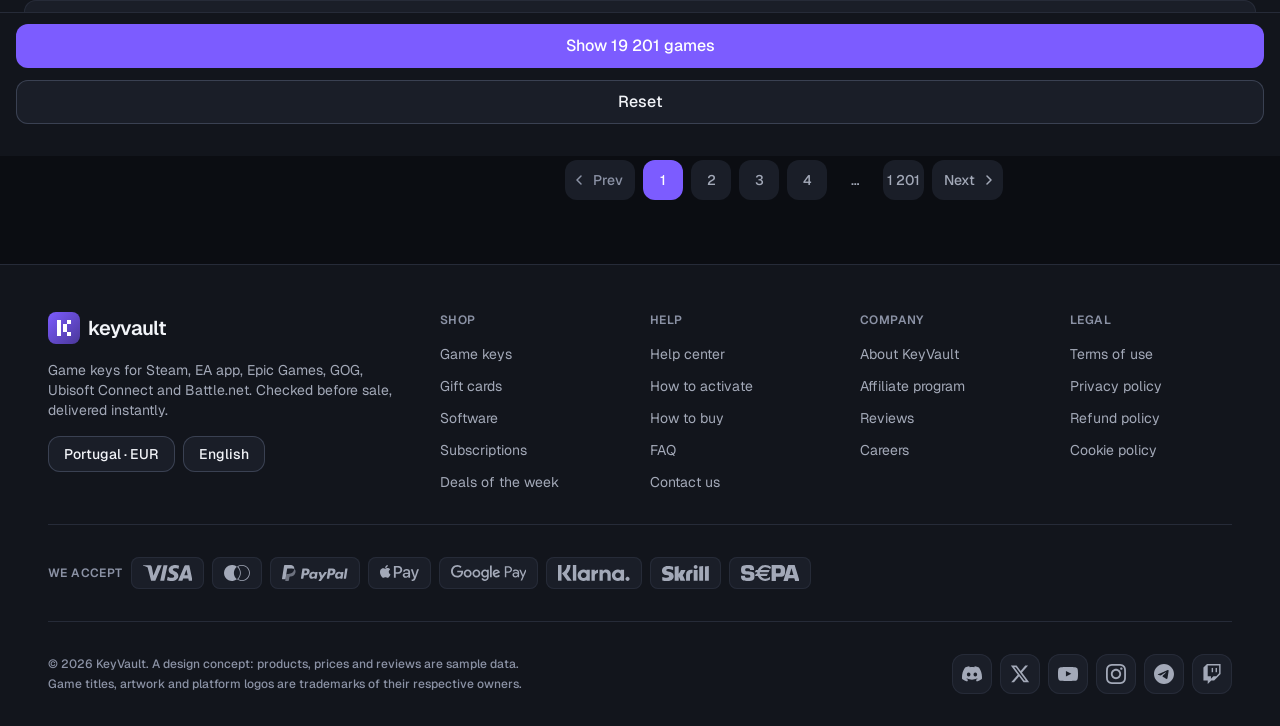
==== commit d4eb0e54: "Home: trust row, deals countdown, gift cards and software, genres, devices, reviews, guides, FAQ; ne" ====
--- a/catalog.html
+++ b/catalog.html
@@ -61,6 +61,7 @@
   <div class="sopts" id="sMob"></div>
 </div>
 
+<script src="assets/brand-icons.js"></script>
 <script src="assets/kv.js"></script>
 <script src="assets/catalog.js"></script>
 </body>
--- a/assets/kv.css
+++ b/assets/kv.css
@@ -286,12 +286,30 @@
 .pages .ib.mob{display:none}
 
 /* Footer: 84, p32 48, g24 */
-footer{background:var(--bg-surface)}
-footer .wrap{display:flex;align-items:center;gap:24px;padding-top:32px;padding-bottom:32px}
-footer .cp{flex:1;color:var(--text-tertiary)}
-footer nav{display:flex;gap:24px;color:var(--text-secondary);font:500 14px/20px var(--ff)}
-footer nav a:hover{color:var(--text-primary)}
-footer .mlinks{display:none}
+/* Footer: p48 48 32, g32; brand 344 g16; 4 columns g16 / links g12; payments chips 32 p0 12 r8, logos 16; socials 40 r12 */
+footer{background:var(--bg-surface);box-shadow:inset 0 1px 0 var(--border-default)}
+footer .wrap{display:flex;flex-direction:column;gap:var(--space-32);padding-top:var(--space-48);padding-bottom:var(--space-32)}
+.f-top{display:flex;gap:var(--space-48)}
+.f-brand{flex:none;width:344px;display:flex;flex-direction:column;align-items:flex-start;gap:var(--space-16)}
+.f-brand p{font:400 14px/20px var(--ff);color:var(--text-secondary)}
+.f-sel{display:flex;gap:var(--space-8)}
+.f-col{flex:1;min-width:0;display:flex;flex-direction:column;gap:var(--space-16)}
+.f-col .cap,.f-pay .cap{color:var(--text-tertiary)}
+.f-col ul,.f-soc,.f-pay ul{list-style:none}
+.f-col ul{display:flex;flex-direction:column;gap:var(--space-12)}
+.f-col a{font:400 14px/20px var(--ff);color:var(--text-secondary);position:relative}
+.f-col a:hover,.f-soc a:hover{color:var(--text-primary)}
+footer hr{border:0;height:1px;background:var(--border-default)}
+.f-pay{display:flex;flex-wrap:wrap;align-items:center;gap:var(--space-8)}
+.f-pay ul{display:contents}
+.paym{height:32px;padding:0 var(--space-12);display:inline-flex;align-items:center;border-radius:var(--radius-sm);background:var(--bg-elevated);box-shadow:inset 0 0 0 1px var(--border-default);color:var(--text-secondary)}
+.paym svg{height:16px;width:auto;display:block}
+.f-bot{display:flex;align-items:center;justify-content:space-between;gap:var(--space-32)}
+.f-legal{width:640px;display:flex;flex-direction:column;gap:var(--space-4);font:500 12px/16px var(--ff);color:var(--text-tertiary)}
+.f-soc{display:flex;gap:var(--space-8)}
+.f-soc a{width:40px;height:40px;display:grid;place-items:center;border-radius:var(--radius-md);background:var(--bg-elevated);box-shadow:inset 0 0 0 1px var(--border-default);color:var(--text-secondary);transition:background .15s,color .15s}
+.f-soc a:hover{background:var(--bg-hover)}
+.f-soc svg{width:20px;height:20px}
 
 /* ---------- Mobile-only ---------- */
 .m-only{display:none!important}
@@ -406,10 +424,14 @@
   .pi.prev,.pi.next{display:none}
   .pages .ib.mob{display:inline-grid}
   /* Footer Device=Mobile: p24 16, g8 */
-  footer .wrap{flex-direction:column;align-items:flex-start;gap:8px;padding-top:24px;padding-bottom:24px}
   .dl{display:none}
-  footer .mlinks{display:block;color:var(--text-secondary);font:500 14px/20px var(--ff)}
-  footer .cp{order:2;flex:none;font:500 12px/16px var(--ff)}
+  footer .wrap{gap:var(--space-24);padding-top:var(--space-32);padding-bottom:var(--space-32)}
+  .f-top{flex-wrap:wrap;gap:var(--space-24) var(--space-16)}
+  .f-brand{width:100%}
+  .f-col{flex:1 1 calc(50% - 8px)}
+  .f-col a:before{content:"";position:absolute;inset:-12px -8px}
+  .f-bot{flex-direction:column-reverse;align-items:flex-start;gap:var(--space-24)}
+  .f-legal{width:auto}
   /* Touch targets >= 44 (Figma: Icon button L, Button M, Filter/Option Size=Touch, Input L) */
   .top .ib,.mrow .ib,.prow>.ib,.pages .ib.mob,.sheet-h .ib,.drawer .dh .ib{width:44px!important;height:44px!important}
   .cv .ib.s{width:40px;height:40px}
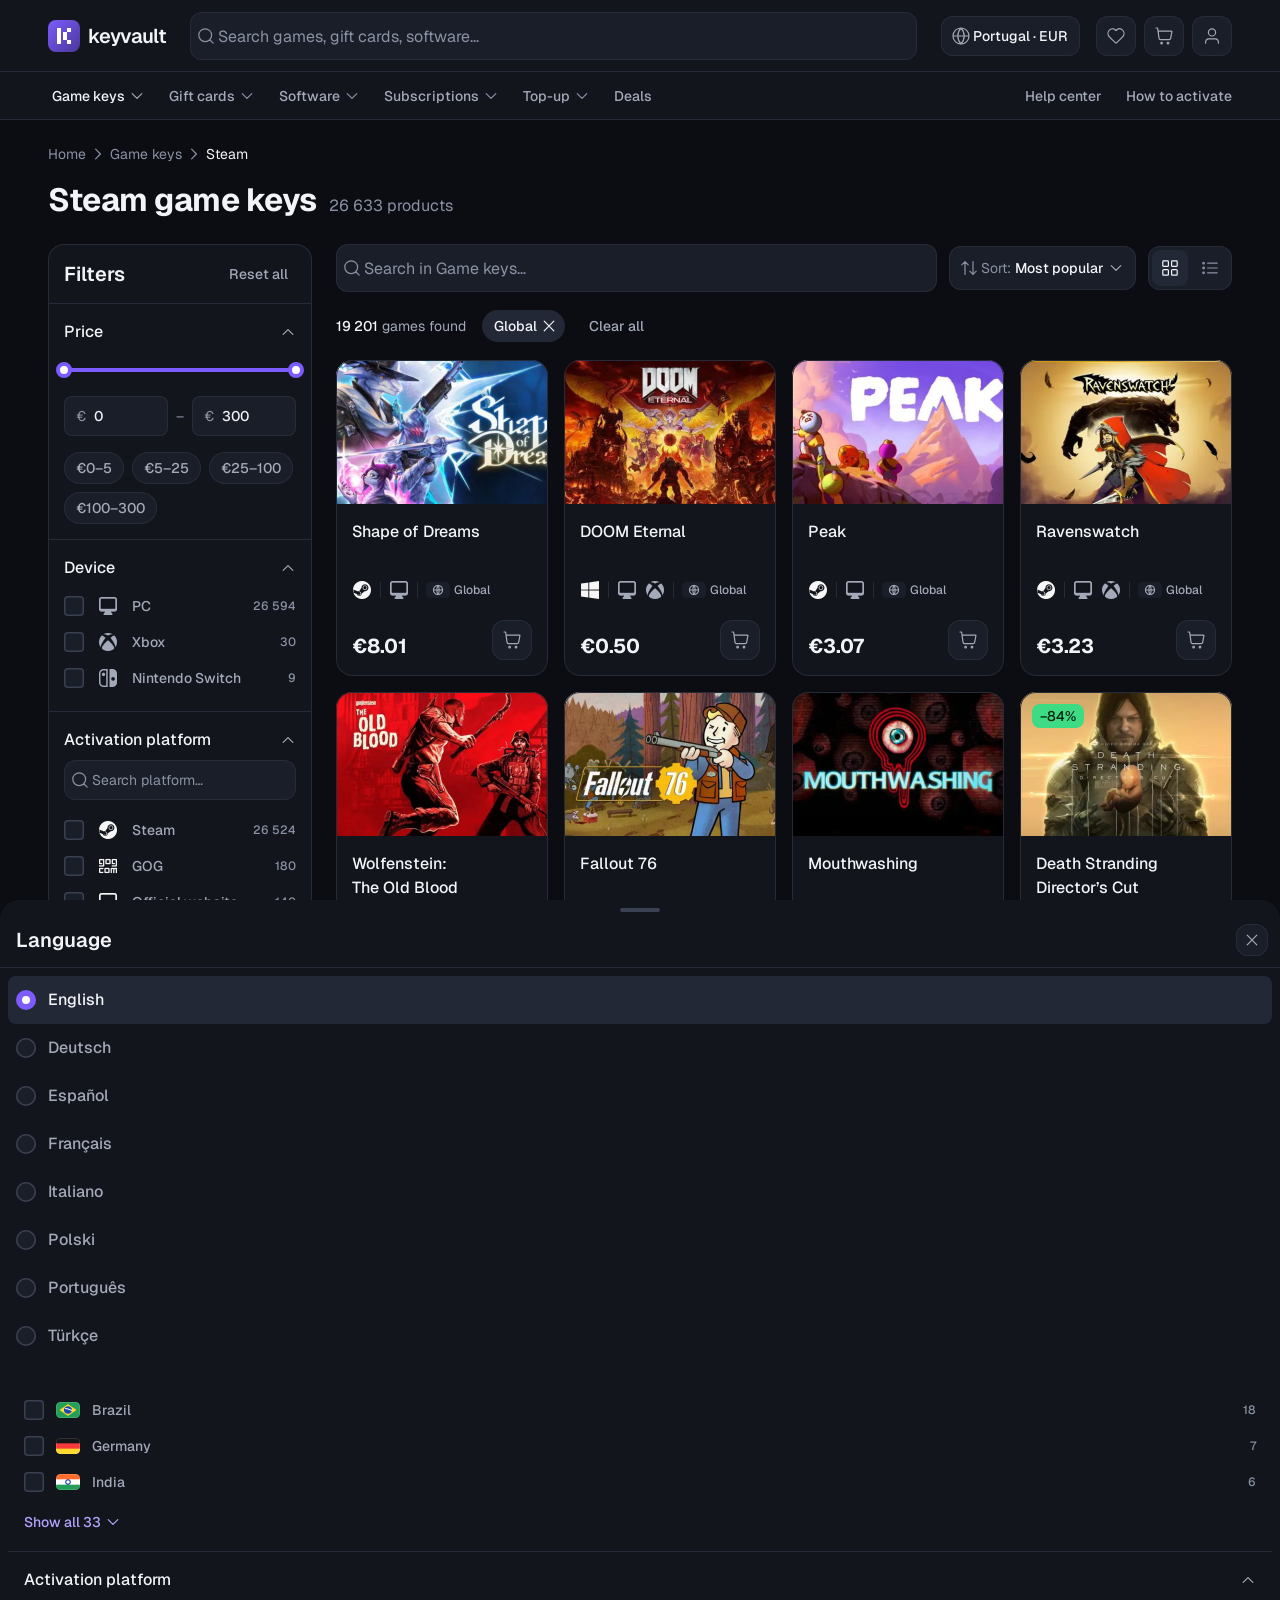
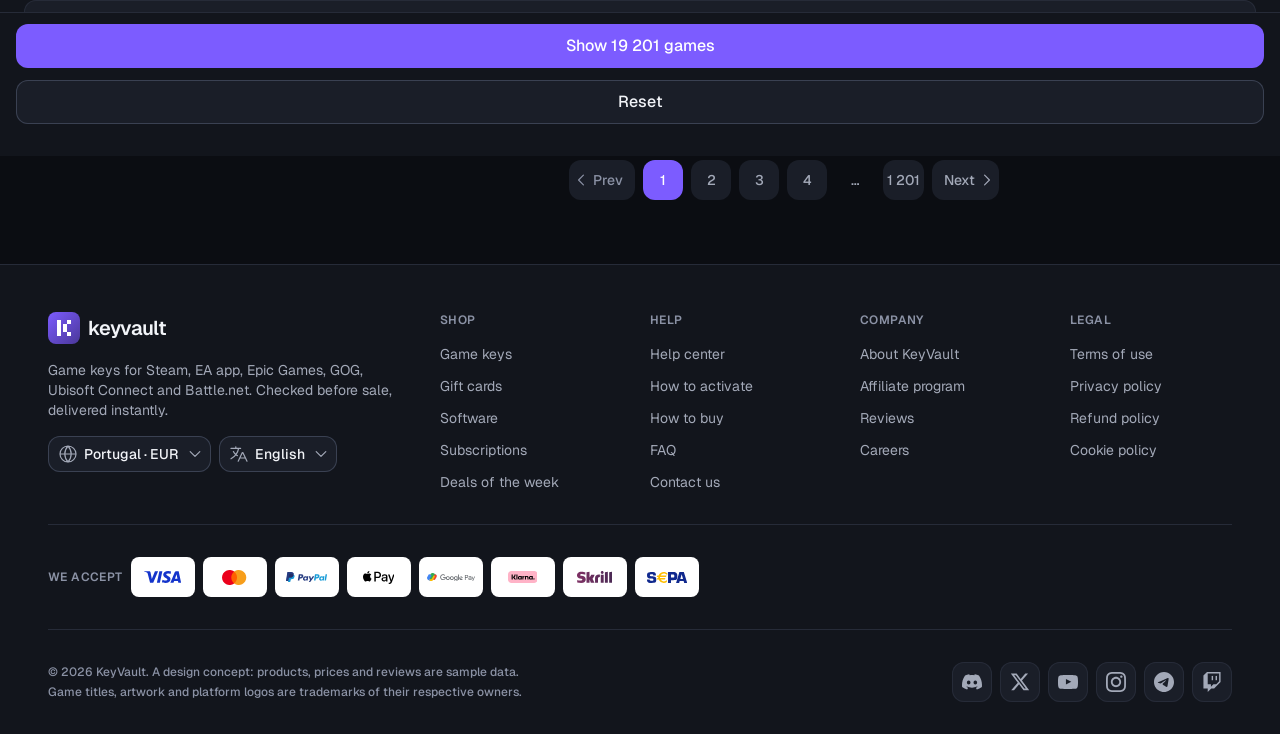
==== commit 03b0a92a: "Add Product, Cart, Checkout, Order success, Auth and Account pages; wire navigation; add Figma icons" ====
--- a/catalog.html
+++ b/catalog.html
@@ -15,7 +15,7 @@
 
 <main><div class="wrap">
   <div class="head">
-    <nav class="crumbs d-only" aria-label="Breadcrumbs"><a href="#">Home</a><svg viewBox="0 0 20 20" fill="none" data-i="chevron-right"></svg><a href="#">Game keys</a><svg viewBox="0 0 20 20" fill="none" data-i="chevron-right"></svg><span>Steam</span></nav>
+    <nav class="crumbs d-only" aria-label="Breadcrumbs"><a href="index.html">Home</a><svg viewBox="0 0 20 20" fill="none" data-i="chevron-right"></svg><a href="#">Game keys</a><svg viewBox="0 0 20 20" fill="none" data-i="chevron-right"></svg><span>Steam</span></nav>
     <div class="ttl"><h1 class="t-h1">Steam game keys</h1><small class="t-mr">26 633<span class="dl">&nbsp;products</span></small></div>
   </div>
 
--- a/assets/tokens.css
+++ b/assets/tokens.css
@@ -1,11 +1,15 @@
 /* Generated by tokens/build.py from Figma — do not edit by hand */
 :root{
   color-scheme:dark;
-  --bg-base:#0b0d12;--bg-surface:#12151c;--bg-elevated:#1a1e28;--bg-hover:#232836;--border-default:#262b38;--border-strong:#3a4152;--border-flag:rgba(255,255,255,0.12);--text-primary:#f2f4f8;--text-secondary:#a3a9b8;--text-tertiary:#8b92a5;--text-on-accent:#ffffff;--text-on-media-muted:rgba(255,255,255,0.7);--accent-primary:#7c5cff;--accent-hover:#9378ff;--accent-subtle:#231c47;--accent-text:#b4a3ff;--accent-glow:rgba(124,92,255,0.35);--status-discount:#3ddc84;--status-discount-text:#06210f;--status-discount-subtle:#0f2e1d;--status-preorder:#ffb547;--status-preorder-subtle:#33270f;--status-danger:#ff5c7a;--status-danger-subtle:#3a1822;--static-white:#ffffff;--static-black:#000000;--brand-logo:#f6f6f6;--brand-logo-ink:#171f2a;--brand-logo-muted:rgba(255,255,255,0.5);--brand-logo-subtle:rgba(255,255,255,0.7);--brand-mark-from:#7c5cff;--brand-mark-to:#4a3799;--overlay-on-media:rgba(11,13,18,0.55);--overlay-on-media-hover:rgba(11,13,18,0.8);--overlay-scrim:rgba(0,0,0,0.5);--overlay-scrim-strong:rgba(0,0,0,0.6);--overlay-shade-from:rgba(0,0,0,0);--overlay-shade-bottom:rgba(0,0,0,0.55);--overlay-shade-promo:rgba(0,0,0,0.75);--overlay-hero-from:rgba(11,13,18,0.8);--overlay-hero-to:rgba(11,13,18,0.55);
+  --bg-base:#0b0d12;--bg-surface:#12151c;--bg-elevated:#1a1e28;--bg-hover:#232836;--border-default:#262b38;--border-strong:#3a4152;--border-flag:rgba(255,255,255,0.12);--text-primary:#f2f4f8;--text-secondary:#a3a9b8;--text-tertiary:#8b92a5;--text-on-accent:#ffffff;--text-on-media-muted:rgba(255,255,255,0.7);--accent-primary:#7c5cff;--accent-hover:#9378ff;--accent-subtle:#231c47;--accent-text:#b4a3ff;--accent-glow:rgba(124,92,255,0.35);--status-discount:#3ddc84;--status-discount-text:#06210f;--status-discount-subtle:#0f2e1d;--status-preorder:#ffb547;--status-preorder-subtle:#33270f;--status-danger:#ff5c7a;--status-danger-subtle:#3a1822;--static-white:#ffffff;--static-black:#000000;--brand-logo:#f6f6f6;--brand-logo-ink:#171f2a;--brand-logo-muted:rgba(255,255,255,0.5);--brand-logo-subtle:rgba(255,255,255,0.7);--brand-mark-from:#7c5cff;--brand-mark-to:#4a3799;--overlay-on-media:rgba(11,13,18,0.55);--overlay-on-media-hover:rgba(11,13,18,0.8);--overlay-scrim:rgba(0,0,0,0.5);--overlay-scrim-strong:rgba(0,0,0,0.6);--overlay-shade-from:rgba(0,0,0,0);--overlay-shade-bottom:rgba(0,0,0,0.55);--overlay-shade-promo:rgba(0,0,0,0.75);--overlay-hero-from:rgba(11,13,18,0.8);--overlay-hero-to:rgba(11,13,18,0.55);--illustration-cover-01-from:#2b1b6b;--illustration-cover-01-via:#e0457b;--illustration-cover-01-to:#ffb86b;--illustration-cover-02-from:#1c2633;--illustration-cover-02-via:#5a7184;--illustration-cover-02-to:#d9a441;--illustration-cover-03-from:#1a0f1f;--illustration-cover-03-via:#6b2d5c;--illustration-cover-03-to:#f0c27b;--illustration-cover-04-from:#0d0b2b;--illustration-cover-04-via:#ff2e88;--illustration-cover-04-to:#2ee6ff;
   --space-2:2px;--space-4:4px;--space-8:8px;--space-12:12px;--space-16:16px;--space-20:20px;--space-24:24px;--space-32:32px;--space-40:40px;--space-48:48px;--space-64:64px;--radius-xs:4px;--radius-sm:8px;--radius-md:12px;--radius-lg:16px;--radius-full:999px;
   --gradient-brand-mark:linear-gradient(135deg,var(--brand-mark-from) 0%,var(--brand-mark-to) 100%);
   --gradient-shade-promo:linear-gradient(180deg,var(--overlay-shade-from) 20%,var(--overlay-shade-promo) 100%);
   --gradient-hero-scrim:linear-gradient(90deg,var(--overlay-hero-from) 0%,var(--overlay-hero-to) 100%);
+  --gradient-cover-placeholder-01-nebula:linear-gradient(127deg,var(--illustration-cover-01-from) 0%,var(--illustration-cover-01-via) 65%,var(--illustration-cover-01-to) 100%);
+  --gradient-cover-placeholder-02-iron:linear-gradient(127deg,var(--illustration-cover-02-from) 0%,var(--illustration-cover-02-via) 65%,var(--illustration-cover-02-to) 100%);
+  --gradient-cover-placeholder-03-crown:linear-gradient(127deg,var(--illustration-cover-03-from) 0%,var(--illustration-cover-03-via) 65%,var(--illustration-cover-03-to) 100%);
+  --gradient-cover-placeholder-04-neon:linear-gradient(127deg,var(--illustration-cover-04-from) 0%,var(--illustration-cover-04-via) 65%,var(--illustration-cover-04-to) 100%);
   --fx-menu:0 12px 32px rgba(0,0,0,0.4);--fx-dropdown:0 16px 48px rgba(0,0,0,0.45);--fx-glow:0 12px 32px rgba(124,92,255,0.18);--blur-bg-8:blur(8px);--blur-layer-40:blur(40px);
   --ff:Geist,system-ui,sans-serif;--ff-display:Unbounded,Geist,system-ui,sans-serif;
 }
--- a/assets/kv.css
+++ b/assets/kv.css
@@ -9,7 +9,8 @@
 button{cursor:pointer}
 a{color:inherit;text-decoration:none}
 img{display:block}
-svg.i{width:20px;height:20px;flex:none;display:block}
+svg.i{width:16px;height:16px;flex:none;display:block}
+svg[viewBox="0 0 20 20"]{overflow:visible}
 :focus-visible{outline:2px solid var(--accent-primary);outline-offset:2px;border-radius:var(--radius-sm)}
 /* Text styles */
 .t-h1{font:700 32px/40px var(--ff);letter-spacing:-.5px}
@@ -41,8 +42,8 @@
 .ib.pri{background:var(--accent-primary);box-shadow:none;color:var(--text-on-accent)}.ib.pri:hover{background:var(--accent-hover)}
 .ib.ov{background:var(--overlay-on-media);box-shadow:none;color:var(--text-primary);backdrop-filter:blur(8px);-webkit-backdrop-filter:blur(8px)}.ib.ov:hover{background:var(--overlay-on-media-hover)}
 /* Counter */
-.counter{position:absolute;top:-4px;right:-2px;min-width:20px;height:20px;padding:0 6px;border-radius:var(--radius-full);background:var(--accent-primary);color:#fff;font:600 12px/20px var(--ff);text-align:center}
-.btn-pri .counter{background:#fff;color:var(--accent-primary)}
+.counter{position:absolute;top:calc(-1*var(--space-4));right:calc(-1*var(--space-2));min-width:var(--space-20);height:var(--space-20);padding:0 var(--space-4);border-radius:var(--radius-full);background:var(--accent-primary);color:var(--text-on-accent);font:600 12px/20px var(--ff);text-align:center}
+.btn-pri .counter{background:var(--static-white);color:var(--accent-primary)}
 .counter[hidden]{display:none}
 /* Input/Search: L 48 (Body/M) / M 40 (Body/S), r12, p8 g4 */
 .field{display:flex;align-items:center;gap:4px;height:40px;padding:0 8px;background:var(--bg-elevated);box-shadow:inset 0 0 0 1px var(--border-default);border-radius:var(--radius-md);color:var(--text-tertiary);transition:box-shadow .15s}
@@ -55,7 +56,7 @@
 .field input{background:transparent!important;-webkit-appearance:none;appearance:none}
 .field input:-webkit-autofill,.field input:-webkit-autofill:hover,.field input:-webkit-autofill:focus{-webkit-text-fill-color:var(--text-primary);caret-color:var(--text-primary);-webkit-box-shadow:0 0 0 40px var(--bg-elevated) inset;transition:background-color 9999s}
 .field input::selection{background:var(--accent-subtle);color:var(--text-primary)}
-.field input::-webkit-search-cancel-button{-webkit-appearance:none;appearance:none;width:20px;height:20px;cursor:pointer;background:var(--text-tertiary);-webkit-mask:url("data:image/svg+xml,%3Csvg xmlns='http://www.w3.org/2000/svg' viewBox='0 0 20 20' fill='none'%3E%3Cpath d='M6 6L14 14M14 6L6 14' stroke='black' stroke-width='1.5' stroke-linecap='round'/%3E%3C/svg%3E") center/20px no-repeat;mask:url("data:image/svg+xml,%3Csvg xmlns='http://www.w3.org/2000/svg' viewBox='0 0 20 20' fill='none'%3E%3Cpath d='M6 6L14 14M14 6L6 14' stroke='black' stroke-width='1.5' stroke-linecap='round'/%3E%3C/svg%3E") center/20px no-repeat}
+.field input::-webkit-search-cancel-button{-webkit-appearance:none;appearance:none;width:16px;height:16px;cursor:pointer;background:var(--text-tertiary);-webkit-mask:url("data:image/svg+xml,%3Csvg xmlns='http://www.w3.org/2000/svg' viewBox='0 0 20 20' fill='none'%3E%3Cpath d='M6 6L14 14M14 6L6 14' stroke='black' stroke-width='1.5' stroke-linecap='round'/%3E%3C/svg%3E") center/16px no-repeat;mask:url("data:image/svg+xml,%3Csvg xmlns='http://www.w3.org/2000/svg' viewBox='0 0 20 20' fill='none'%3E%3Cpath d='M6 6L14 14M14 6L6 14' stroke='black' stroke-width='1.5' stroke-linecap='round'/%3E%3C/svg%3E") center/16px no-repeat}
 .field input::-webkit-search-cancel-button:hover{background:var(--text-primary)}
 /* Input/Price: 40, r8, p12 g8 */
 .field.price{border-radius:var(--radius-sm);padding:0 12px;gap:8px}
@@ -67,18 +68,18 @@
 .ach{height:32px;padding:0 8px 0 12px;border-radius:var(--radius-full);background:var(--bg-hover);color:var(--text-primary);font:500 14px/20px var(--ff);display:inline-flex;align-items:center;gap:4px;white-space:nowrap}
 .ach svg{width:16px;height:16px}
 /* Checkbox 20 r6 / Radio 20 / Toggle 36x20 */
-.box{width:20px;height:20px;border-radius:var(--radius-xs);background:var(--bg-elevated);box-shadow:inset 0 0 0 1.5px var(--border-strong);display:grid;place-items:center;flex:none;color:#fff}
+.box{width:var(--space-20);height:var(--space-20);border-radius:var(--radius-xs);background:var(--bg-elevated);box-shadow:inset 0 0 0 1.5px var(--border-strong);display:grid;place-items:center;flex:none;color:var(--text-on-accent)}
 .box svg{width:16px;height:16px;opacity:0}
 .opt input:checked+.box{background:var(--accent-primary);box-shadow:none}
 .opt input:checked+.box svg{opacity:1}
 .opt input:focus-visible+.box{outline:2px solid var(--accent-primary);outline-offset:2px}
 .rd{width:20px;height:20px;border-radius:var(--radius-full);flex:none;background:var(--bg-elevated);box-shadow:inset 0 0 0 1.5px var(--border-strong);display:grid;place-items:center}
 .on>.rd{background:var(--accent-primary);box-shadow:none}
-.on>.rd:after{content:"";width:8px;height:8px;border-radius:var(--radius-full);background:#fff}
+.on>.rd:after{content:"";width:var(--space-8);height:var(--space-8);border-radius:var(--radius-full);background:var(--static-white)}
 .tg{width:36px;height:20px;border-radius:var(--radius-full);background:var(--bg-hover);position:relative;flex:none;transition:background .15s}
 .tg:after{content:"";position:absolute;left:2px;top:2px;width:16px;height:16px;border-radius:var(--radius-full);background:var(--text-secondary);transition:transform .15s,background .15s}
 input:checked+.tg{background:var(--accent-primary)}
-input:checked+.tg:after{transform:translateX(16px);background:#fff}
+input:checked+.tg:after{transform:translateX(var(--space-16));background:var(--static-white)}
 input:focus-visible+.tg{outline:2px solid var(--accent-primary);outline-offset:2px}
 .flag{width:24px;height:16px;border-radius:var(--radius-xs);flex:none}
 /* Text link: p4 8, accent/text */
@@ -91,7 +92,8 @@
 .top{height:72px}
 .top .wrap{height:100%;display:flex;align-items:center;gap:24px}
 .logo{display:flex;align-items:center;gap:8px;flex:none;font:600 20px/24px var(--ff);letter-spacing:-.6px}
-.logo b{width:32px;height:32px;border-radius:var(--radius-sm);background:var(--gradient-brand-mark);display:grid;place-items:center;color:#fff}
+.logo b{width:var(--space-32);height:var(--space-32);border-radius:var(--radius-sm);background:var(--gradient-brand-mark);display:grid;place-items:center;color:var(--text-on-accent)}
+.logo b svg path{fill:var(--static-white)}
 .top .site{flex:1}
 .hr{display:flex;align-items:center;gap:16px}
 .region{height:40px;padding:0 12px;gap:4px;display:inline-flex;align-items:center;border-radius:var(--radius-md);background:var(--bg-elevated);box-shadow:inset 0 0 0 1px var(--border-default);font:500 14px/20px var(--ff);color:var(--text-primary)}
@@ -117,13 +119,14 @@
 .mega .cap{color:var(--text-tertiary);margin-bottom:12px}
 .ml{display:flex;align-items:center;gap:4px;height:36px;padding:0 8px;border-radius:var(--radius-sm);color:var(--text-secondary);font:500 14px/20px var(--ff)}
 .ml:hover{background:var(--bg-hover);color:var(--text-primary)}
-.ml img,.ml svg{width:20px;height:20px;flex:none}
+.ml img{width:20px;height:20px;flex:none}
+.ml svg{width:16px;height:16px;flex:none}
 .ml .ct{margin-left:auto;color:var(--text-tertiary)}
 .promo{position:relative;border-radius:var(--radius-md);overflow:hidden;height:280px;background:center/cover}
 .promo:after{content:"";position:absolute;inset:0;background:var(--gradient-shade-promo)}
 .promo div{position:absolute;left:20px;right:20px;top:200px;z-index:1;display:flex;flex-direction:column;gap:4px}
 .promo small{font:500 12px/16px var(--ff);color:var(--text-on-media-muted);text-transform:uppercase}
-.promo strong{font:700 24px/32px Unbounded,var(--ff);color:#fff;letter-spacing:-.3px}
+.promo strong{font:700 24px/32px Unbounded,var(--ff);color:var(--static-white);letter-spacing:-.3px}
 /* Sort/Menu: 240, p4, r12, bg elevated; Menu/Item 40 p12 g8 r8 */
 .pop{position:absolute;width:240px;background:var(--bg-elevated);box-shadow:inset 0 0 0 1px var(--border-default),var(--fx-menu);border-radius:var(--radius-md);padding:4px;z-index:60;display:none}
 .pop.open{display:block}
@@ -185,8 +188,8 @@
 .range .trk{left:0;right:0;background:var(--bg-hover)}
 .range .fill{background:var(--accent-primary)}
 .range input{position:absolute;inset:0 -8px;width:calc(100% + 16px);-webkit-appearance:none;appearance:none;background:none;pointer-events:none}
-.range input::-webkit-slider-thumb{-webkit-appearance:none;pointer-events:auto;width:16px;height:16px;border-radius:50%;background:#fff;border:4px solid var(--accent-primary);cursor:grab}
-.range input::-moz-range-thumb{pointer-events:auto;width:8px;height:8px;border-radius:50%;background:#fff;border:4px solid var(--accent-primary);cursor:grab}
+.range input::-webkit-slider-thumb{-webkit-appearance:none;pointer-events:auto;width:var(--space-16);height:var(--space-16);border-radius:var(--radius-full);background:var(--static-white);border:var(--space-4) solid var(--accent-primary);cursor:grab}
+.range input::-moz-range-thumb{pointer-events:auto;width:var(--space-8);height:var(--space-8);border-radius:var(--radius-full);background:var(--static-white);border:var(--space-4) solid var(--accent-primary);cursor:grab}
 .prices{display:flex;align-items:center;gap:8px}
 .prices .field{flex:1;min-width:0}
 .prices .field span{color:var(--text-tertiary)}
@@ -293,6 +296,15 @@
 .f-brand{flex:none;width:344px;display:flex;flex-direction:column;align-items:flex-start;gap:var(--space-16)}
 .f-brand p{font:400 14px/20px var(--ff);color:var(--text-secondary)}
 .f-sel{display:flex;gap:var(--space-8)}
+/* Select: 36, p0 8 0 12, g8, r12; Open = accent border, chevron up. Language menu opens upward */
+.sel{position:relative;display:inline-flex;align-items:center;gap:var(--space-8);height:36px;padding:0 var(--space-8) 0 var(--space-12);border-radius:var(--radius-md);background:var(--bg-elevated);box-shadow:inset 0 0 0 1px var(--border-strong);font:500 14px/20px var(--ff);color:var(--text-primary);white-space:nowrap;transition:background .15s,box-shadow .15s}
+.sel:hover{background:var(--bg-hover)}
+.sel svg{color:var(--text-secondary)}
+.sel .chev{transition:transform .2s ease-out}
+.sel[aria-expanded=true]{background:var(--bg-hover);box-shadow:inset 0 0 0 1px var(--accent-primary)}
+.sel[aria-expanded=true] .chev{transform:rotate(180deg);color:var(--text-primary)}
+.lang-wrap{position:relative}
+.lang-pop{left:0;bottom:calc(100% + 8px)}
 .f-col{flex:1;min-width:0;display:flex;flex-direction:column;gap:var(--space-16)}
 .f-col .cap,.f-pay .cap{color:var(--text-tertiary)}
 .f-col ul,.f-soc,.f-pay ul{list-style:none}
@@ -302,8 +314,8 @@
 footer hr{border:0;height:1px;background:var(--border-default)}
 .f-pay{display:flex;flex-wrap:wrap;align-items:center;gap:var(--space-8)}
 .f-pay ul{display:contents}
-.paym{height:32px;padding:0 var(--space-12);display:inline-flex;align-items:center;border-radius:var(--radius-sm);background:var(--bg-elevated);box-shadow:inset 0 0 0 1px var(--border-default);color:var(--text-secondary)}
-.paym svg{height:16px;width:auto;display:block}
+.paym{width:64px;height:40px;display:inline-flex;align-items:center;justify-content:center;border-radius:var(--radius-sm);background:var(--static-white)}
+.paym svg{display:block}
 .f-bot{display:flex;align-items:center;justify-content:space-between;gap:var(--space-32)}
 .f-legal{width:640px;display:flex;flex-direction:column;gap:var(--space-4);font:500 12px/16px var(--ff);color:var(--text-tertiary)}
 .f-soc{display:flex;gap:var(--space-8)}
@@ -431,6 +443,9 @@
   .f-col{flex:1 1 calc(50% - 8px)}
   .f-col a:before{content:"";position:absolute;inset:-12px -8px}
   .f-bot{flex-direction:column-reverse;align-items:flex-start;gap:var(--space-24)}
+  .f-pay{display:block}
+  .f-pay .cap{margin-bottom:var(--space-12)}
+  .f-pay ul{display:grid;grid-template-columns:repeat(auto-fill,64px);gap:var(--space-8)}
   .f-legal{width:auto}
   /* Touch targets >= 44 (Figma: Icon button L, Button M, Filter/Option Size=Touch, Input L) */
   .top .ib,.mrow .ib,.prow>.ib,.pages .ib.mob,.sheet-h .ib,.drawer .dh .ib{width:44px!important;height:44px!important}
